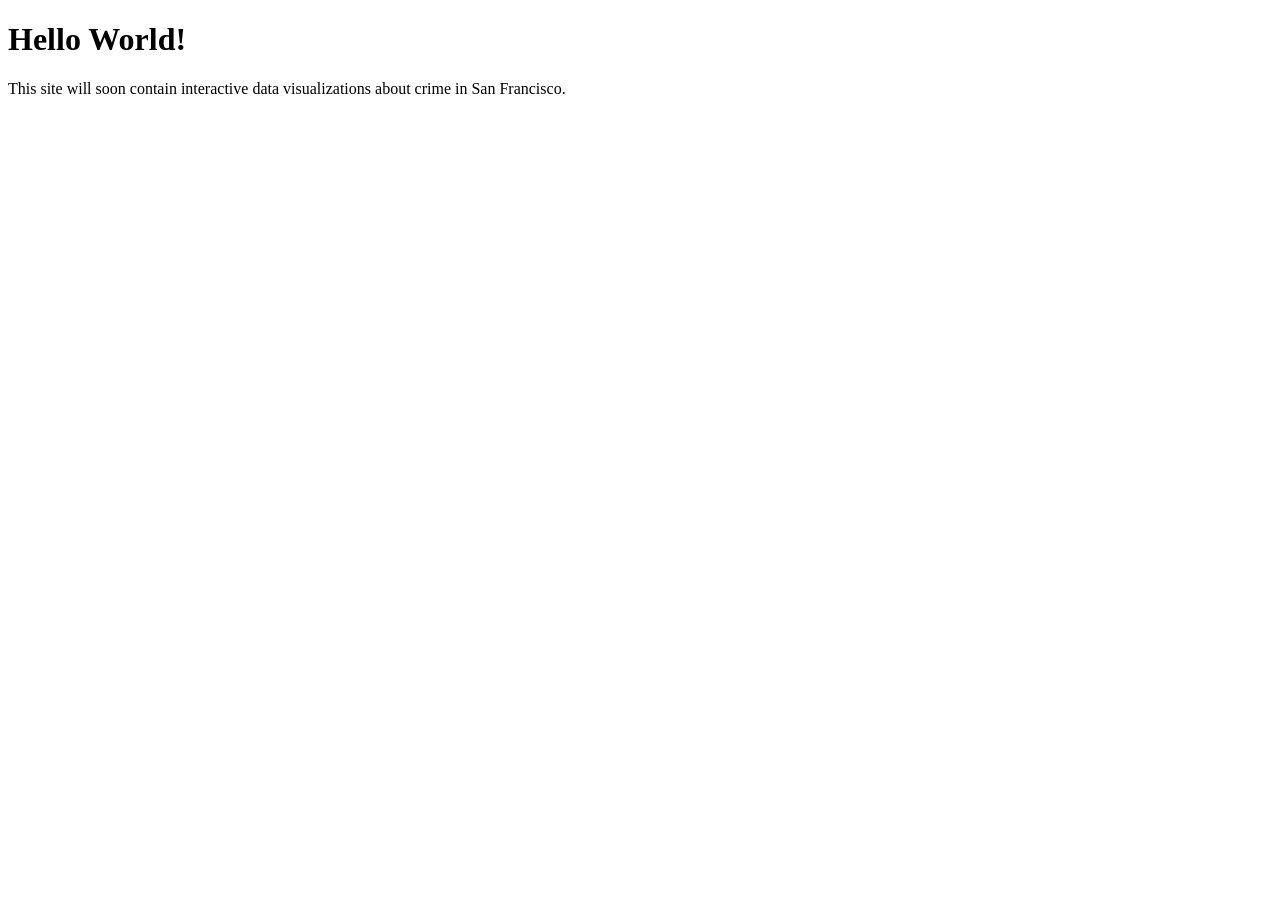
==== index.html @ 7cc2e98f "initiate and index.html" ====
<!DOCTYPE html>
<html>
  <head>
    <title>My Data Viz Site</title>
  </head>
  <body>
    <h1>Hello World!</h1>
    <p>
      This site will soon contain interactive data visualizations about crime in
      San Francisco.
    </p>
  </body>
</html>
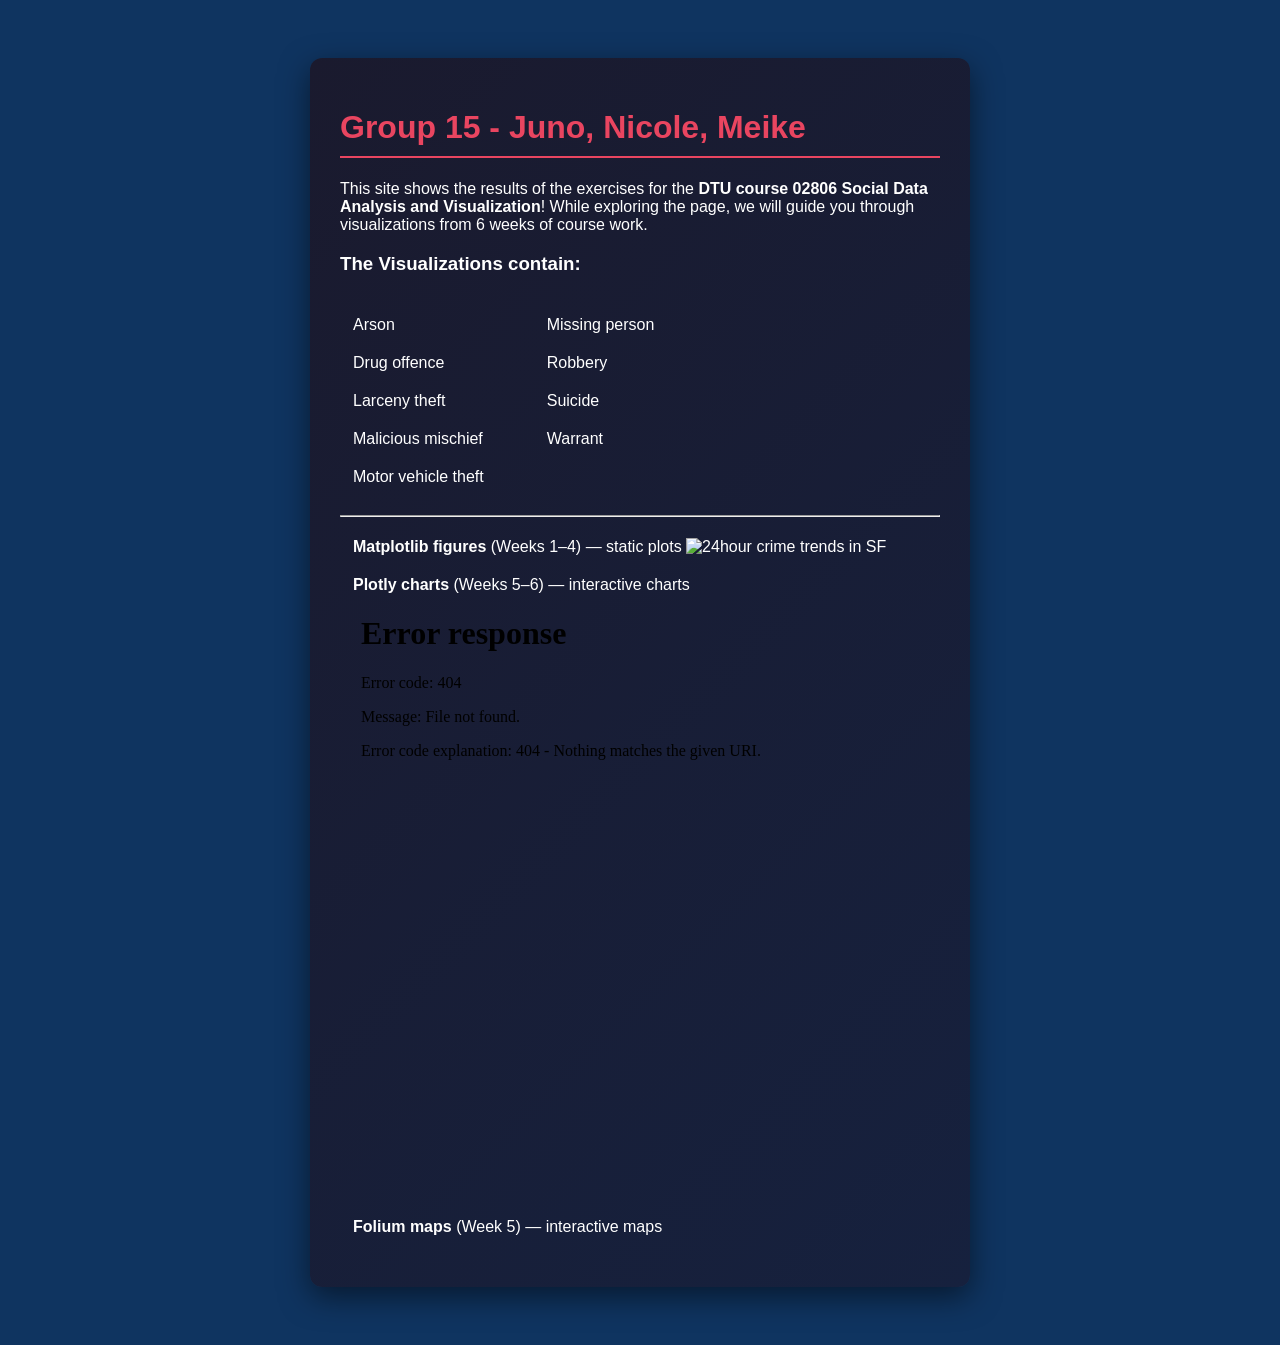
==== commit 2493eb03: "first draft with visulizations and images" ====
--- a/index.html
+++ b/index.html
@@ -1,13 +1,69 @@
 <!DOCTYPE html>
 <html>
   <head>
-    <title>My Data Viz Site</title>
+    <meta charset="UTF-8" />
+    <meta name="viewport" content="width=device-width, initial-scale=1.0" />
+    <link rel="stylesheet" href="style.css" />
+    <title>Social Data Analysis - Group 15</title>
   </head>
+
   <body>
-    <h1>Hello World!</h1>
-    <p>
-      This site will soon contain interactive data visualizations about crime in
-      San Francisco.
-    </p>
+    <div class="container">
+      <h1>Group 15 - Juno, Nicole, Meike</h1>
+      <p>
+        This site shows the results of the exercises for the
+        <strong>DTU course 02806 Social Data Analysis and Visualization</strong
+        >! While exploring the page, we will guide you through visualizations
+        from 6 weeks of course work.
+      </p>
+
+      <h3>The Visualizations contain:</h3>
+
+      <div class="list-wrapper">
+        <div>
+          <ul>
+            <li>Arson</li>
+            <li>Drug offence</li>
+            <li>Larceny theft</li>
+            <li>Malicious mischief</li>
+            <li>Motor vehicle theft</li>
+          </ul>
+        </div>
+
+        <div>
+          <ul>
+            <li>Missing person</li>
+            <li>Robbery</li>
+            <li>Suicide</li>
+            <li>Warrant</li>
+          </ul>
+        </div>
+      </div>
+
+      <hr />
+
+      <div class="tech-stack">
+        <ul>
+          <li>
+            <strong>Matplotlib figures</strong> (Weeks 1–4) — static plots
+            <img
+              src="../Social Data Analysis and Visualization/Webpage_Visulization/mickya99.github.io/images/week2_24hour_focusCrime.png"
+              alt="24hour crime trends in SF"
+              style="max-width: 100%"
+            />
+          </li>
+          <li>
+            <strong>Plotly charts</strong> (Weeks 5–6) — interactive charts
+            <iframe
+              src="../Social Data Analysis and Visualization/Webpage_Visulization/mickya99.github.io/visualizations/line_crime_hourly_interactive.html"
+              width="100%"
+              height="600"
+              frameborder="0"
+            ></iframe>
+          </li>
+          <li><strong>Folium maps</strong> (Week 5) — interactive maps</li>
+        </ul>
+      </div>
+    </div>
   </body>
 </html>
--- a/style.css
+++ b/style.css
@@ -0,0 +1,51 @@
+body {
+  background-color: #0f3460; /* A dark base color for the whole page */
+  display: flex;
+  justify-content: center;
+  padding: 50px 20px;
+  font-family: "Helvetica Neue", Arial, sans-serif;
+}
+
+/* The Main Container */
+.container {
+  max-width: 600px;
+  padding: 30px;
+  background: linear-gradient(135deg, #1a1a2e, #16213e);
+  border-radius: 12px;
+  color: white;
+  box-shadow: 0 10px 30px rgba(0, 0, 0, 0.5);
+}
+
+/* Typography & Highlights */
+h1,
+h2 {
+  color: #e94560; /* Your highlight color */
+  border-bottom: 2px solid #e94560;
+  padding-bottom: 10px;
+}
+
+/* The Flexbox layout for your lists */
+.list-wrapper {
+  display: flex;
+  gap: 40px;
+  margin-top: 20px;
+}
+
+ul {
+  list-style-type: none; /* Removes default bullets */
+  padding: 0;
+}
+
+li {
+  margin-bottom: 10px;
+  padding: 5px 10px;
+  border-left: 3px solid transparent;
+  transition: 0.3s;
+}
+
+/* Highlight items when you hover over them */
+li:hover {
+  border-left: 3px solid #e94560;
+  background: rgba(233, 69, 96, 0.1);
+  cursor: pointer;
+}
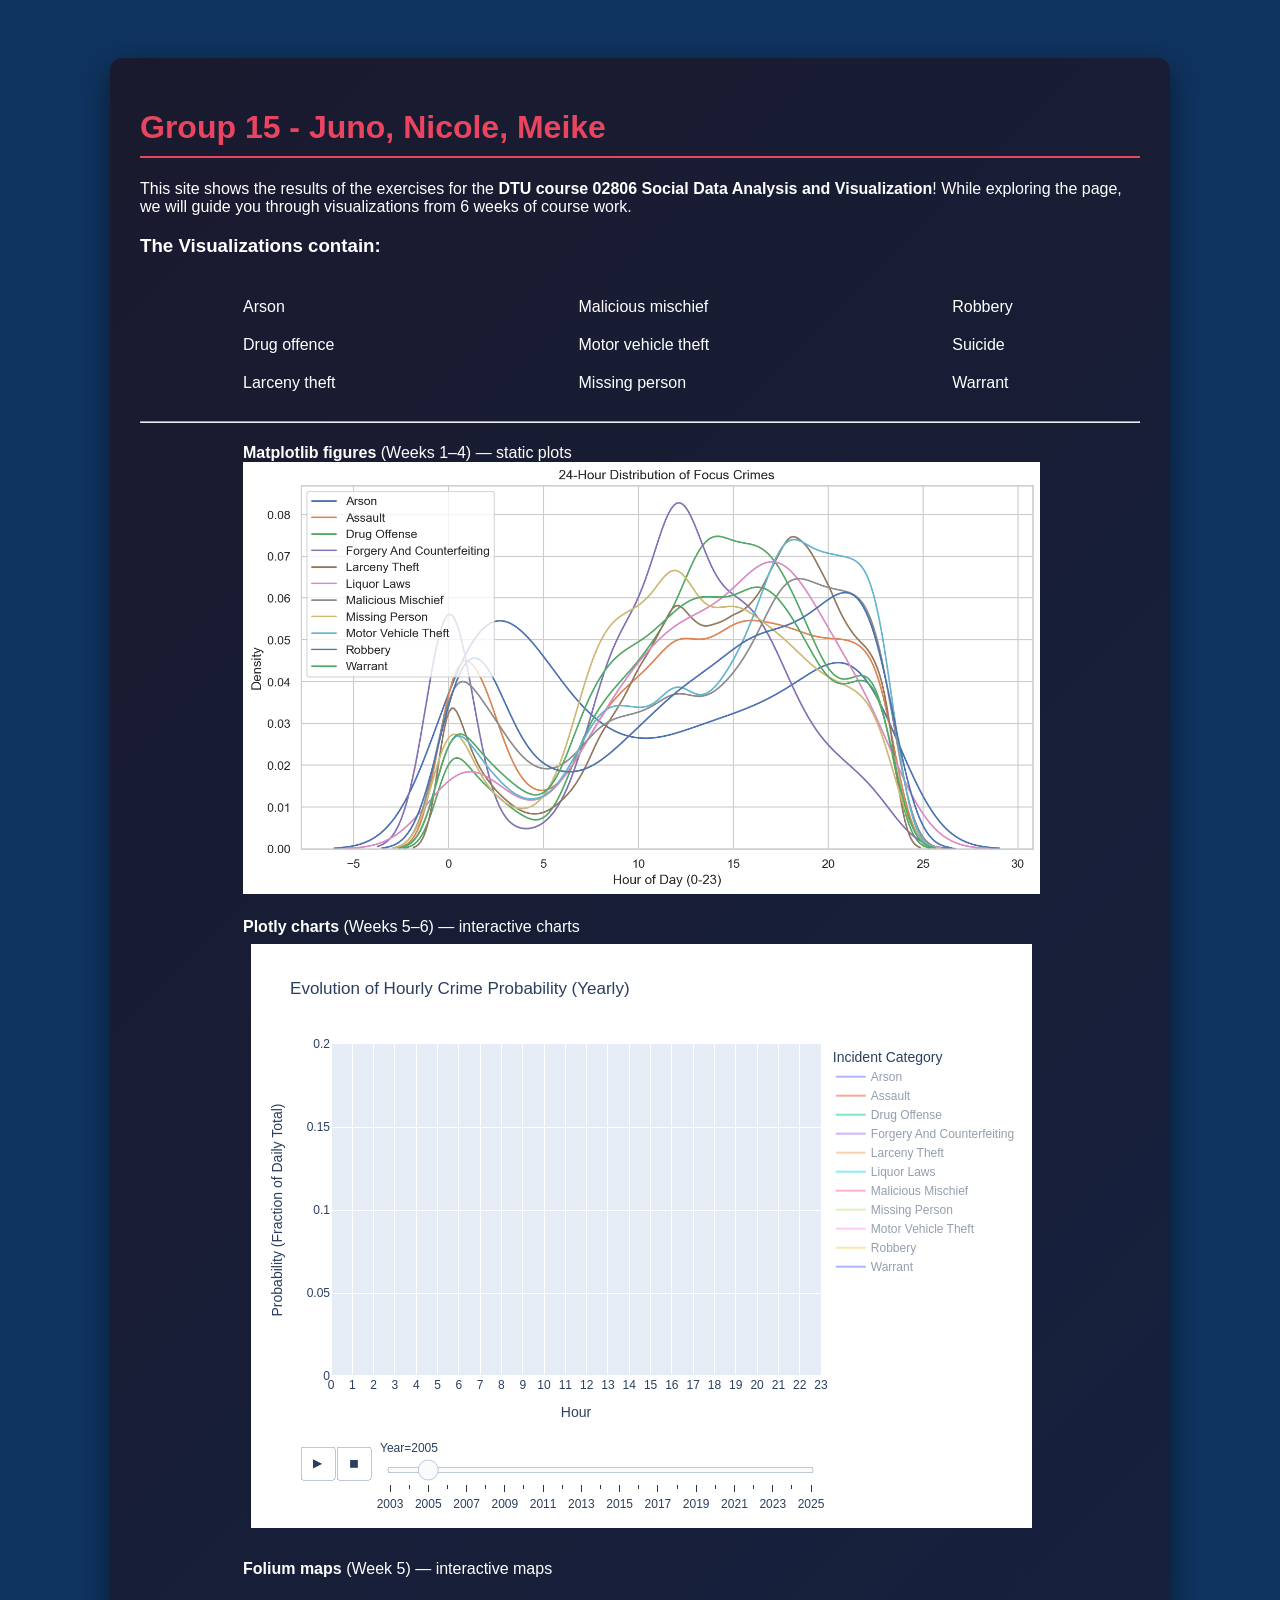
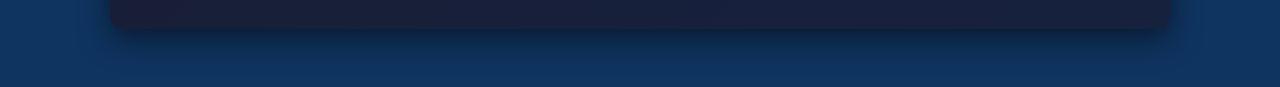
==== commit d17a5622: "test design change" ====
--- a/index.html
+++ b/index.html
@@ -25,14 +25,19 @@
             <li>Arson</li>
             <li>Drug offence</li>
             <li>Larceny theft</li>
-            <li>Malicious mischief</li>
-            <li>Motor vehicle theft</li>
           </ul>
         </div>
 
         <div>
           <ul>
+            <li>Malicious mischief</li>
+            <li>Motor vehicle theft</li>
             <li>Missing person</li>
+          </ul>
+        </div>
+
+        <div>
+          <ul>
             <li>Robbery</li>
             <li>Suicide</li>
             <li>Warrant</li>
@@ -47,7 +52,7 @@
           <li>
             <strong>Matplotlib figures</strong> (Weeks 1–4) — static plots
             <img
-              src="../Social Data Analysis and Visualization/Webpage_Visulization/mickya99.github.io/images/week2_24hour_focusCrime.png"
+              src="../images/week2_24hour_focusCrime.png"
               alt="24hour crime trends in SF"
               style="max-width: 100%"
             />
@@ -55,7 +60,7 @@
           <li>
             <strong>Plotly charts</strong> (Weeks 5–6) — interactive charts
             <iframe
-              src="../Social Data Analysis and Visualization/Webpage_Visulization/mickya99.github.io/visualizations/line_crime_hourly_interactive.html"
+              src="../visualizations/line_crime_hourly_interactive.html"
               width="100%"
               height="600"
               frameborder="0"
--- a/style.css
+++ b/style.css
@@ -8,7 +8,7 @@
 
 /* The Main Container */
 .container {
-  max-width: 600px;
+  max-width: 1000px;
   padding: 30px;
   background: linear-gradient(135deg, #1a1a2e, #16213e);
   border-radius: 12px;
@@ -38,7 +38,7 @@
 
 li {
   margin-bottom: 10px;
-  padding: 5px 10px;
+  padding: 5px 100px;
   border-left: 3px solid transparent;
   transition: 0.3s;
 }
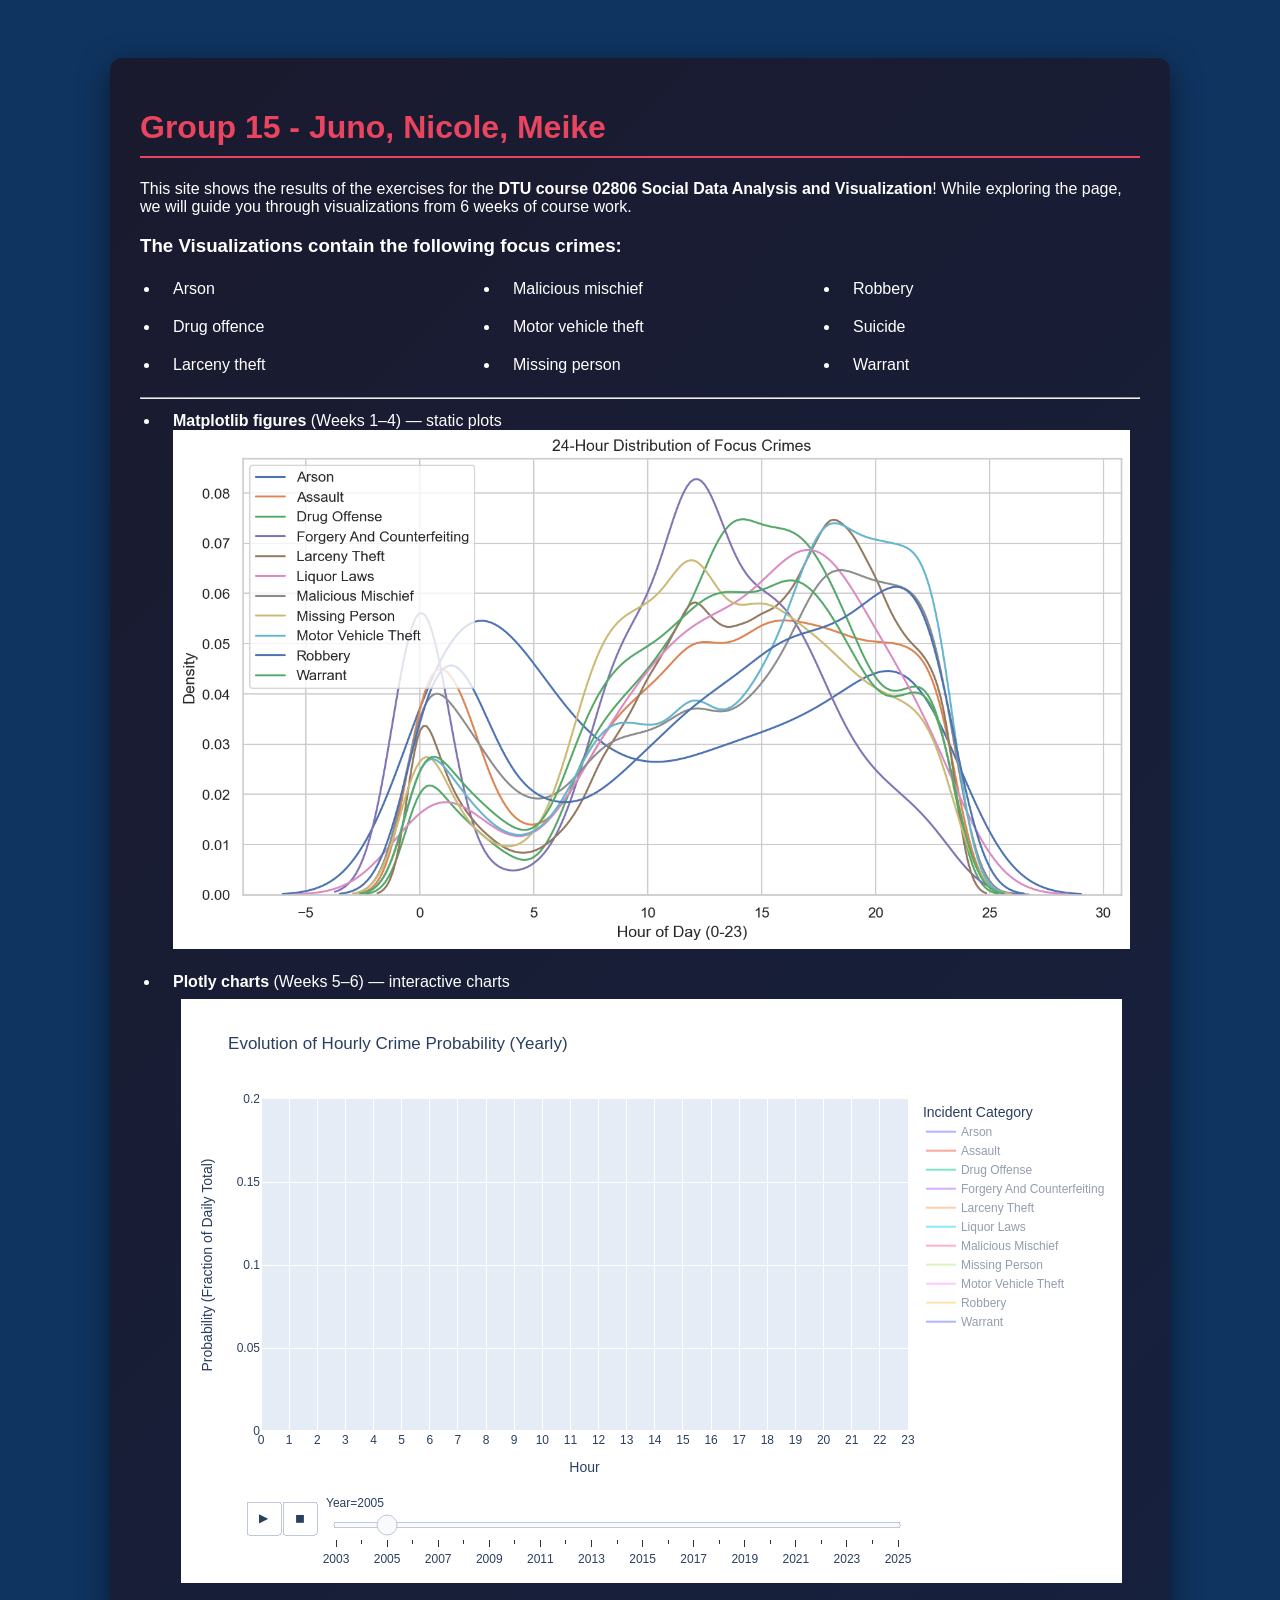
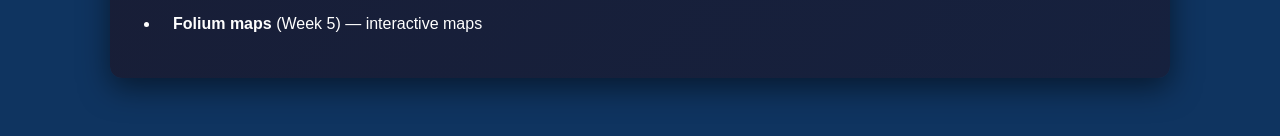
==== commit 32742d45: "change" ====
--- a/index.html
+++ b/index.html
@@ -17,7 +17,7 @@
         from 6 weeks of course work.
       </p>
 
-      <h3>The Visualizations contain:</h3>
+      <h3>The Visualizations contain the following focus crimes:</h3>
 
       <div class="list-wrapper">
         <div>
--- a/style.css
+++ b/style.css
@@ -26,19 +26,24 @@
 
 /* The Flexbox layout for your lists */
 .list-wrapper {
-  display: flex;
-  gap: 40px;
-  margin-top: 20px;
+  display: flex; /* Aligns the three divs horizontally */
+  width: 100%; /* Ensures the wrapper fills the whole container */
+  gap: 20px; /* Optional: adds space between the columns */
+}
+
+.list-wrapper > div {
+  flex: 1; /* This forces each div to take up equal width */
+  /* padding: 10px; */ /* You can add your 10px padding here! */
 }
 
 ul {
-  list-style-type: none; /* Removes default bullets */
-  padding: 0;
+  padding-left: 20px; /* Gives bullets room so they don't hit the edge */
+  margin: 0;
 }
 
 li {
   margin-bottom: 10px;
-  padding: 5px 100px;
+  padding: 5px 10px;
   border-left: 3px solid transparent;
   transition: 0.3s;
 }
